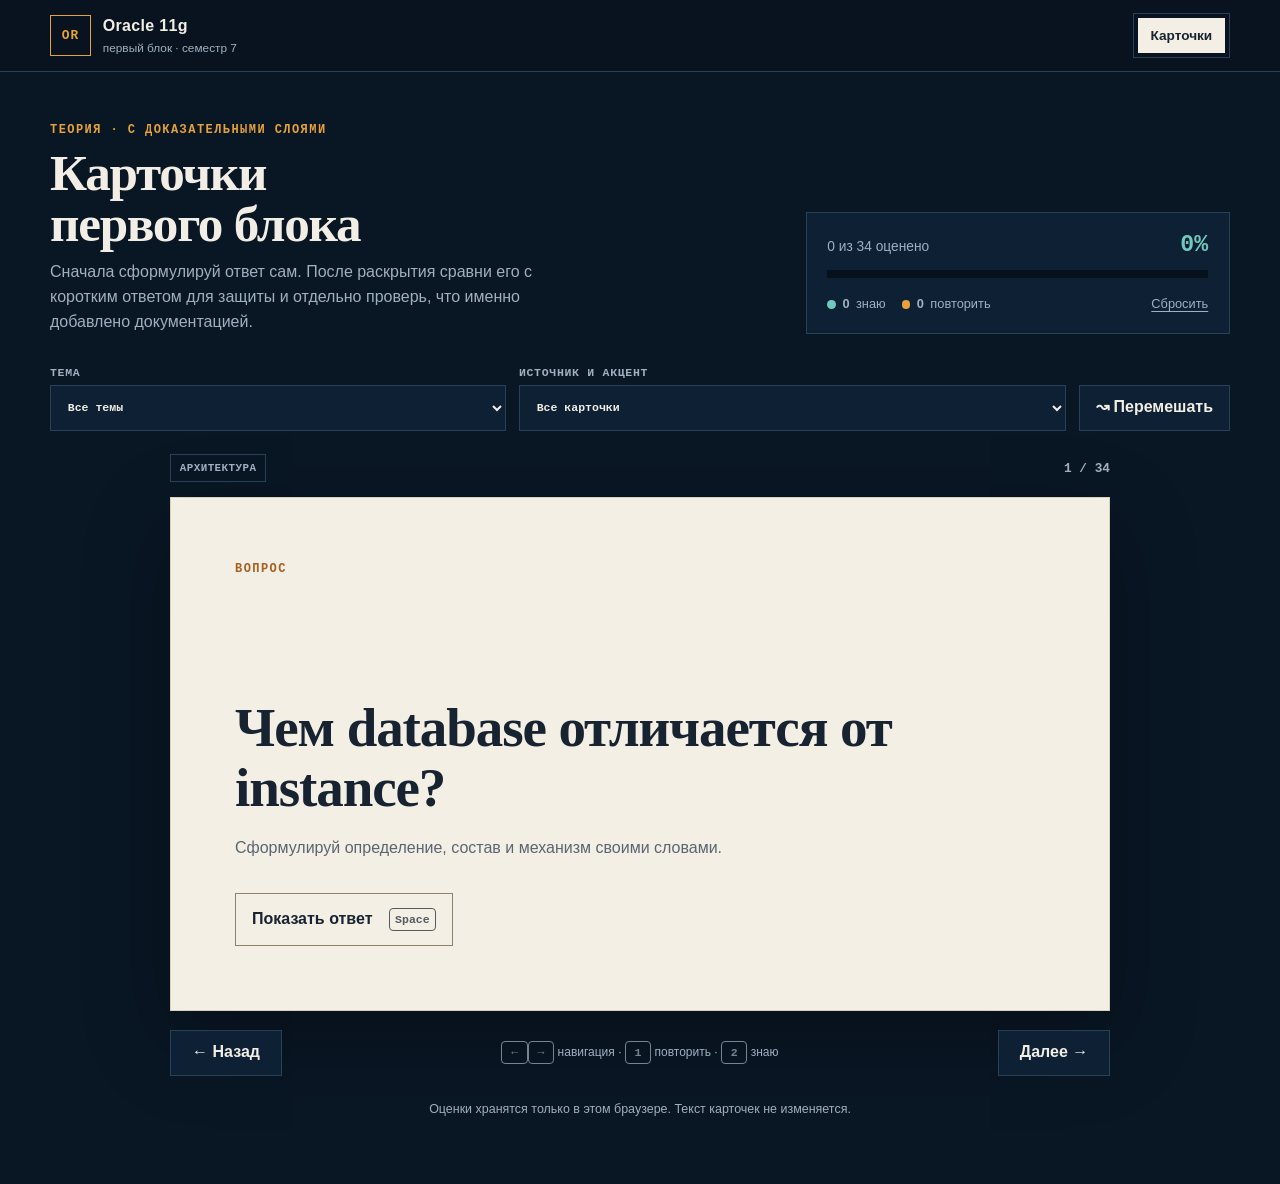
==== index.html @ a614e381 "Publish Oracle flashcards" ====
<!doctype html>
<html lang="ru">
<head>
  <meta charset="utf-8">
  <meta name="viewport" content="width=device-width, initial-scale=1">
  <meta name="color-scheme" content="dark">
  <meta name="theme-color" content="#091624">
  <title>Oracle 11g — карточки первого блока</title>
  <link rel="icon" href="favicon.svg" type="image/svg+xml">
  <link rel="stylesheet" href="cards.css?v=20260920-1">
  <script defer src="cards.js?v=20260920-1"></script>
</head>
<body>
  <header class="topbar">
    <a class="brand" href="index.html" aria-label="Карточки Oracle — начало">
      <span class="brand-mark" aria-hidden="true">OR</span>
      <span><b>Oracle 11g</b><small>первый блок · семестр 7</small></span>
    </a>
    <nav class="mode-nav" aria-label="Режим обучения">
      <span aria-current="page">Карточки</span>
    </nav>
  </header>

  <main class="app-shell">
    <section class="study-heading" aria-labelledby="page-title">
      <div>
        <p class="kicker">ТЕОРИЯ · С ДОКАЗАТЕЛЬНЫМИ СЛОЯМИ</p>
        <h1 id="page-title">Карточки первого блока</h1>
        <p class="intro">Сначала сформулируй ответ сам. После раскрытия сравни его с коротким ответом для защиты и отдельно проверь, что именно добавлено документацией.</p>
      </div>
      <div class="progress-panel" aria-label="Общий прогресс">
        <div class="progress-copy"><span id="progress-label">0 из 0 изучено</span><b id="progress-percent">0%</b></div>
        <div class="progress-track" aria-hidden="true"><span id="progress-bar"></span></div>
        <div class="progress-stats">
          <span><i class="dot known"></i><b id="known-count">0</b> знаю</span>
          <span><i class="dot review"></i><b id="review-count">0</b> повторить</span>
          <button id="reset-progress" class="text-button" type="button">Сбросить</button>
        </div>
      </div>
    </section>

    <section class="toolbar" aria-label="Фильтры карточек">
      <label>Тема
        <select id="topic-filter"><option value="all">Все темы</option></select>
      </label>
      <label>Источник и акцент
        <select id="source-filter">
          <option value="all">Все карточки</option>
          <option value="important">Отмечено преподавателем</option>
          <option value="conflict">Есть исправление по документации</option>
          <option value="documentation">Есть дополнение из документации</option>
          <option value="review">Помечено «повторить»</option>
          <option value="unseen">Ещё без оценки</option>
        </select>
      </label>
      <button id="shuffle" class="control-button" type="button" aria-pressed="false">
        <span aria-hidden="true">↝</span> Перемешать
      </button>
    </section>

    <div id="startup-error" class="notice error" role="alert" hidden>
      <b>Карточки не загрузились.</b>
      <span>Запусти локальный учебник или проверь, что рядом находится <code>cards-data.json</code>.</span>
      <button id="retry" class="control-button" type="button">Повторить</button>
    </div>

    <section id="study-area" class="study-area" aria-live="polite" aria-busy="true">
      <div id="deck-meta" class="deck-meta">
        <div id="card-badges" class="badges" aria-label="Метки карточки"></div>
        <span id="card-counter" class="counter">— / —</span>
      </div>

      <article id="flashcard" class="flashcard" aria-labelledby="question" tabindex="0">
        <div class="card-face question-face">
          <p class="face-label">ВОПРОС</p>
          <h2 id="question">Загрузка карточек…</h2>
          <p id="thinking-prompt" class="thinking-prompt">Сформулируй определение, состав и механизм своими словами.</p>
          <button id="reveal" class="reveal-button" type="button">Показать ответ <kbd>Space</kbd></button>
        </div>

        <div id="answer" class="answer-face" hidden>
          <section class="defense-answer" aria-labelledby="defense-title">
            <p class="face-label">ОТВЕТ ПО УМОЛЧАНИЮ НА ЗАЩИТЕ</p>
            <h3 id="defense-title" class="visually-hidden">Ответ по умолчанию на защите</h3>
            <p id="defense-text"></p>
          </section>

          <section id="deep-section" class="answer-section" hidden>
            <h3>Связь и механизм</h3>
            <p id="deep-text"></p>
          </section>

          <section id="teacher-section" class="answer-section teacher-layer" hidden>
            <div class="section-heading">
              <h3>Как это давал преподаватель</h3>
              <span id="teacher-locator" class="locator"></span>
            </div>
            <p id="teacher-default" class="teacher-default"></p>
            <p id="importance-note" class="importance-note" hidden></p>
            <details id="transcript-details">
              <summary>Обработанный фрагмент транскрипции</summary>
              <blockquote id="teacher-excerpt"></blockquote>
              <p id="locator-note" class="source-note"></p>
              <p id="transcript-source" class="source-note source-path"></p>
            </details>
          </section>

          <section id="correction-section" class="answer-section correction-layer" hidden>
            <h3><span aria-hidden="true">!</span> Обязательное техническое исправление</h3>
            <ul id="correction-list"></ul>
          </section>

          <section id="addition-section" class="answer-section documentation-layer" hidden>
            <h3>Дополнение из документации</h3>
            <p class="source-note">Не добавляй это в ответ по умолчанию, если преподаватель не просит раскрыть тему глубже.</p>
            <ul id="addition-list"></ul>
          </section>

          <details id="terms-details" class="support-details" hidden>
            <summary>Термины и русские названия</summary>
            <div id="terms" class="term-list"></div>
          </details>

          <details id="sources-details" class="support-details">
            <summary>Источники и доказательства</summary>
            <div class="sources-grid">
              <div><b>Слайды</b><ul id="slides-list"></ul></div>
              <div><b>Oracle 11.2</b><ul id="docs-list"></ul></div>
            </div>
          </details>
        </div>
      </article>

      <div id="empty-state" class="empty-state" hidden>
        <span aria-hidden="true">∅</span>
        <h2>В этом фильтре карточек нет</h2>
        <p>Выбери другую тему или источник.</p>
        <button id="clear-filters" class="control-button" type="button">Показать все</button>
      </div>

      <div id="navigation-row" class="navigation-row">
        <button id="previous" class="nav-button" type="button">← Назад</button>
        <p class="keyboard-hint"><kbd>←</kbd><kbd>→</kbd> навигация · <kbd>1</kbd> повторить · <kbd>2</kbd> знаю</p>
        <button id="next" class="nav-button" type="button">Далее →</button>
      </div>

      <div id="rating-row" class="rating-row" hidden>
        <button id="mark-review" class="rating-button review" type="button"><span aria-hidden="true">↺</span><span><b>Повторить</b><small>клавиша 1</small></span></button>
        <button id="mark-known" class="rating-button known" type="button"><span aria-hidden="true">✓</span><span><b>Знаю</b><small>клавиша 2</small></span></button>
      </div>
    </section>

    <p id="storage-note" class="storage-note" role="status">Оценки хранятся только в этом браузере. Текст карточек не изменяется.</p>
  </main>

  <dialog id="reset-dialog" aria-labelledby="reset-title">
    <h2 id="reset-title">Сбросить весь прогресс?</h2>
    <p>Метки «знаю» и «повторить» будут удалены из этого браузера. Сами карточки останутся.</p>
    <div class="dialog-actions">
      <button id="cancel-reset" class="control-button" type="button">Отмена</button>
      <button id="confirm-reset" class="control-button danger" type="button">Сбросить</button>
    </div>
  </dialog>

  <noscript><p class="notice error">Для режима карточек нужен JavaScript.</p></noscript>
</body>
</html>
---- cards.css ----
:root {
  color-scheme: dark;
  --ink: #f2eee5;
  --paper: #f4efe4;
  --paper-ink: #172331;
  --bg: #091624;
  --panel: #0e2033;
  --panel-2: #13283d;
  --line: #284158;
  --muted: #9fb0c0;
  --amber: #e6a23c;
  --amber-dark: #a65f20;
  --teal: #70c9bc;
  --red: #f08a78;
  --blue: #88b9ea;
  --shadow: 0 28px 80px rgb(0 0 0 / .28);
  font-family: "Avenir Next", Avenir, "Segoe UI", sans-serif;
  font-size: 16px;
}

* { box-sizing: border-box; }
html { min-height: 100%; background: var(--bg); }
body { min-height: 100vh; margin: 0; background: var(--bg); color: var(--ink); line-height: 1.55; }
[hidden] { display: none !important; }
button, select { font: inherit; }
button, select, summary { cursor: pointer; }
button:focus-visible, select:focus-visible, summary:focus-visible, a:focus-visible, article:focus-visible { outline: 3px solid var(--amber); outline-offset: 3px; }
button:disabled { cursor: default; opacity: .4; }
a { color: inherit; }
h1, h2, h3, p { margin-top: 0; }
kbd { display: inline-flex; align-items: center; justify-content: center; min-width: 1.65rem; min-height: 1.45rem; padding: 0 .35rem; border: 1px solid currentColor; border-radius: .25rem; font: 600 .72rem ui-monospace, SFMono-Regular, Menlo, monospace; opacity: .72; }
.visually-hidden { position: absolute; width: 1px; height: 1px; padding: 0; margin: -1px; overflow: hidden; clip: rect(0, 0, 0, 0); white-space: nowrap; border: 0; }

.topbar { min-height: 4.5rem; display: flex; align-items: center; justify-content: space-between; gap: 2rem; padding: .8rem max(1.2rem, calc((100vw - 1180px) / 2)); border-bottom: 1px solid var(--line); background: #08131f; }
.brand { display: inline-flex; align-items: center; gap: .75rem; text-decoration: none; }
.brand-mark { display: grid; place-items: center; width: 2.55rem; height: 2.55rem; border: 1px solid var(--amber); color: var(--amber); font: 800 .8rem ui-monospace, SFMono-Regular, Menlo, monospace; letter-spacing: .08em; }
.brand b, .brand small { display: block; }
.brand b { font-size: 1rem; letter-spacing: .02em; }
.brand small { color: var(--muted); font-size: .74rem; }
.mode-nav { display: flex; align-items: center; gap: .3rem; padding: .25rem; border: 1px solid var(--line); }
.mode-nav a, .mode-nav span { padding: .45rem .8rem; color: var(--muted); font-size: .85rem; text-decoration: none; }
.mode-nav a[aria-current="page"], .mode-nav span[aria-current="page"] { background: var(--paper); color: var(--paper-ink); font-weight: 700; }

.app-shell { width: min(1180px, calc(100% - 2.4rem)); margin: 0 auto; padding: 3.2rem 0 4rem; }
.study-heading { display: grid; grid-template-columns: minmax(0, 1.25fr) minmax(18rem, .75fr); gap: 3rem; align-items: end; margin-bottom: 2rem; }
.kicker, .face-label { margin-bottom: .7rem; color: var(--amber); font: 700 .75rem ui-monospace, SFMono-Regular, Menlo, monospace; letter-spacing: .12em; }
h1 { max-width: 13ch; margin-bottom: .7rem; font: 600 clamp(2.1rem, 4vw, 4rem)/.98 "Iowan Old Style", Palatino, Georgia, serif; letter-spacing: -.025em; }
.intro { max-width: 61ch; margin-bottom: 0; color: var(--muted); }
.progress-panel { padding: 1.2rem 1.3rem; border: 1px solid var(--line); background: var(--panel); }
.progress-copy { display: flex; align-items: baseline; justify-content: space-between; gap: 1rem; }
.progress-copy span { color: var(--muted); font-size: .86rem; }
.progress-copy b { color: var(--teal); font: 700 1.45rem ui-monospace, SFMono-Regular, Menlo, monospace; }
.progress-track { height: .5rem; margin: .75rem 0 1rem; background: #07111b; overflow: hidden; }
.progress-track span { display: block; width: 0; height: 100%; background: var(--teal); transition: width 180ms ease; }
.progress-stats { display: flex; flex-wrap: wrap; gap: .55rem 1rem; align-items: center; color: var(--muted); font-size: .8rem; }
.progress-stats span { display: inline-flex; align-items: center; gap: .4rem; }
.dot { width: .55rem; height: .55rem; border-radius: 50%; background: var(--muted); }
.dot.known { background: var(--teal); }
.dot.review { background: var(--amber); }
.text-button { margin-left: auto; padding: 0; border: 0; background: transparent; color: var(--muted); font-size: .8rem; text-decoration: underline; text-underline-offset: .2rem; }

.toolbar { display: grid; grid-template-columns: minmax(13rem, 1fr) minmax(16rem, 1.2fr) auto; gap: .8rem; align-items: end; margin-bottom: 1.25rem; }
.toolbar label { display: grid; gap: .35rem; color: var(--muted); font: 650 .72rem ui-monospace, SFMono-Regular, Menlo, monospace; letter-spacing: .06em; text-transform: uppercase; }
select, .control-button, .nav-button { min-height: 2.85rem; border: 1px solid var(--line); border-radius: 0; background: var(--panel); color: var(--ink); }
select { width: 100%; padding: .55rem 2.2rem .55rem .8rem; }
.control-button, .nav-button { padding: .55rem 1rem; font-weight: 650; }
.control-button:hover, .nav-button:hover { border-color: var(--amber); }
.control-button[aria-pressed="true"] { border-color: var(--amber); background: #352516; color: #ffd798; }
.control-button.danger { border-color: #8d463e; color: #ffd1ca; }

.study-area { max-width: 940px; margin: 0 auto; }
.deck-meta { min-height: 2.2rem; display: flex; align-items: center; justify-content: space-between; gap: 1rem; margin: .4rem 0 .7rem; }
.badges { display: flex; flex-wrap: wrap; gap: .42rem; }
.badge { display: inline-flex; align-items: center; min-height: 1.75rem; padding: .15rem .55rem; border: 1px solid var(--line); color: var(--muted); font: 700 .68rem ui-monospace, SFMono-Regular, Menlo, monospace; letter-spacing: .04em; text-transform: uppercase; }
.badge.important { border-color: #755c2f; color: #ffd486; }
.badge.correction { border-color: #78423c; color: #ffc1b6; }
.badge.status-known { border-color: #37746d; color: var(--teal); }
.badge.status-review { border-color: #755c2f; color: #ffd486; }
.counter { color: var(--muted); font: 700 .8rem ui-monospace, SFMono-Regular, Menlo, monospace; white-space: nowrap; }

.flashcard { min-height: 32rem; border: 1px solid #d9d0c0; background: var(--paper); color: var(--paper-ink); box-shadow: var(--shadow); }
.card-face { padding: clamp(1.6rem, 5vw, 4.6rem); }
.question-face { min-height: 32rem; display: flex; flex-direction: column; align-items: flex-start; }
.question-face .face-label { color: var(--amber-dark); }
.question-face h2 { max-width: 24ch; margin: auto 0 1.2rem; font: 600 clamp(1.75rem, 4.3vw, 3.45rem)/1.08 "Iowan Old Style", Palatino, Georgia, serif; letter-spacing: -.02em; }
.thinking-prompt { margin-bottom: 2rem; color: #596573; }
.reveal-button { display: inline-flex; align-items: center; gap: 1rem; min-height: 3.3rem; padding: .65rem 1rem; border: 1px solid #8f826d; background: transparent; color: var(--paper-ink); font-weight: 750; }
.reveal-button:hover { border-color: var(--amber-dark); color: #834714; }
.answer-face { border-top: 1px solid #d9d0c0; }
.defense-answer { padding: clamp(1.5rem, 4vw, 3rem) clamp(1.6rem, 5vw, 4.6rem); background: #e9e1d2; }
.defense-answer .face-label { color: #8b571f; }
.defense-answer p:last-child { max-width: 61ch; margin-bottom: 0; font-size: clamp(1.15rem, 2vw, 1.45rem); font-weight: 600; line-height: 1.5; }
.answer-section { padding: 1.7rem clamp(1.6rem, 5vw, 4.6rem); border-top: 1px solid #d9d0c0; }
.answer-section h3, .support-details summary { margin-bottom: .7rem; font: 750 .8rem ui-monospace, SFMono-Regular, Menlo, monospace; letter-spacing: .055em; text-transform: uppercase; }
.answer-section p:last-child, .answer-section ul:last-child { margin-bottom: 0; }
.section-heading { display: flex; flex-wrap: wrap; align-items: baseline; justify-content: space-between; gap: .4rem 1rem; }
.locator { color: #687584; font: 650 .72rem ui-monospace, SFMono-Regular, Menlo, monospace; }
.teacher-layer { border-left: .36rem solid #3f7e91; }
.teacher-default { font-weight: 620; }
.importance-note { padding: .65rem .8rem; border: 1px solid #c49a54; background: #f3e7cf; color: #704b18; font-size: .88rem; font-weight: 650; }
.correction-layer { border-left: .36rem solid #b14f3f; background: #f4dfd7; }
.correction-layer h3 { color: #8e382d; }
.documentation-layer { border-left: .36rem solid #b27727; background: #f3ead8; }
.documentation-layer h3 { color: #76501b; }
.answer-section ul { padding-left: 1.25rem; }
.answer-section li { margin: .45rem 0; }
.source-note { color: #64707d; font-size: .84rem; }
.source-path { font-family: ui-monospace, SFMono-Regular, Menlo, monospace; overflow-wrap: anywhere; }
details { color: inherit; }
details summary { list-style-position: outside; }
blockquote { margin: 1rem 0 .4rem; padding-left: 1rem; border-left: 2px solid #74899d; color: #3d4b59; }
.support-details { padding: 1rem clamp(1.6rem, 5vw, 4.6rem); border-top: 1px solid #d9d0c0; }
.support-details summary { margin: 0; }
.support-details[open] summary { margin-bottom: 1rem; }
.term-list { display: flex; flex-wrap: wrap; gap: .5rem; }
.term { padding: .35rem .55rem; background: #e6ddcd; font-size: .86rem; }
.sources-grid { display: grid; grid-template-columns: 1fr 1fr; gap: 1rem 2rem; font-size: .86rem; }
.sources-grid ul { margin: .5rem 0 0; padding-left: 1.1rem; }
.sources-grid li { margin-bottom: .45rem; overflow-wrap: anywhere; }
.sources-grid a { color: #245f85; }

.navigation-row { display: grid; grid-template-columns: auto 1fr auto; align-items: center; gap: 1rem; margin: 1.2rem 0; }
.nav-button { min-width: 7rem; }
.keyboard-hint { margin: 0; color: var(--muted); font-size: .75rem; text-align: center; }
.rating-row { display: grid; grid-template-columns: 1fr 1fr; gap: .8rem; }
.rating-button { min-height: 4.4rem; display: flex; align-items: center; justify-content: center; gap: .8rem; border: 1px solid var(--line); background: var(--panel); color: var(--ink); }
.rating-button > span:first-child { font-size: 1.5rem; }
.rating-button span span, .rating-button b, .rating-button small { display: block; }
.rating-button small { margin-top: .12rem; color: var(--muted); font-size: .7rem; font-weight: 500; }
.rating-button.review:hover { border-color: var(--amber); }
.rating-button.known:hover { border-color: var(--teal); }
.rating-button.review > span:first-child { color: var(--amber); }
.rating-button.known > span:first-child { color: var(--teal); }
.empty-state { min-height: 25rem; display: grid; place-items: center; align-content: center; padding: 2rem; border: 1px solid var(--line); text-align: center; }
.empty-state > span { color: var(--amber); font-size: 3rem; }
.empty-state h2 { margin: .5rem 0; font-family: "Iowan Old Style", Palatino, Georgia, serif; }
.empty-state p { color: var(--muted); }
.storage-note { margin: 1.5rem 0 0; color: var(--muted); font-size: .78rem; text-align: center; }
.notice { max-width: 940px; display: flex; gap: .8rem; align-items: center; margin: 1rem auto; padding: 1rem; border: 1px solid var(--line); background: var(--panel); }
.notice.error { border-color: #87443d; color: #ffc7bf; }
.notice span { flex: 1; }

dialog { width: min(31rem, calc(100% - 2rem)); padding: 1.5rem; border: 1px solid var(--line); border-radius: 0; background: var(--panel); color: var(--ink); }
dialog::backdrop { background: rgb(2 8 14 / .8); }
dialog h2 { font-family: "Iowan Old Style", Palatino, Georgia, serif; }
dialog p { color: var(--muted); }
.dialog-actions { display: flex; justify-content: flex-end; gap: .6rem; }

@media (max-width: 760px) {
  .topbar { min-height: 4rem; padding: .65rem 1rem; }
  .brand small { display: none; }
  .mode-nav a { padding: .4rem .6rem; }
  .app-shell { width: min(100% - 1.2rem, 1180px); padding-top: 1.8rem; }
  .study-heading { grid-template-columns: 1fr; gap: 1.4rem; }
  h1 { font-size: 2.35rem; }
  .toolbar { grid-template-columns: 1fr 1fr; }
  .toolbar .control-button { grid-column: 1 / -1; }
  .flashcard, .question-face { min-height: 27rem; }
  .card-face { padding: 1.4rem; }
  .question-face h2 { font-size: 2rem; }
  .sources-grid { grid-template-columns: 1fr; }
  .navigation-row { grid-template-columns: 1fr 1fr; }
  .keyboard-hint { display: none; }
  .nav-button { min-width: 0; }
  .rating-row { position: sticky; bottom: 0; z-index: 5; padding: .55rem 0; background: var(--bg); }
  .rating-button { min-height: 3.9rem; }
  .notice { flex-wrap: wrap; }
}

@media (max-width: 460px) {
  .brand-mark { width: 2.2rem; height: 2.2rem; }
  .mode-nav { gap: 0; }
  .mode-nav a { font-size: .77rem; }
  .toolbar { grid-template-columns: 1fr; }
  .toolbar .control-button { grid-column: auto; }
  .deck-meta { align-items: flex-start; }
  .counter { padding-top: .25rem; }
  .rating-button { gap: .45rem; }
}

@media (prefers-reduced-motion: reduce) {
  *, *::before, *::after { scroll-behavior: auto !important; transition: none !important; }
}
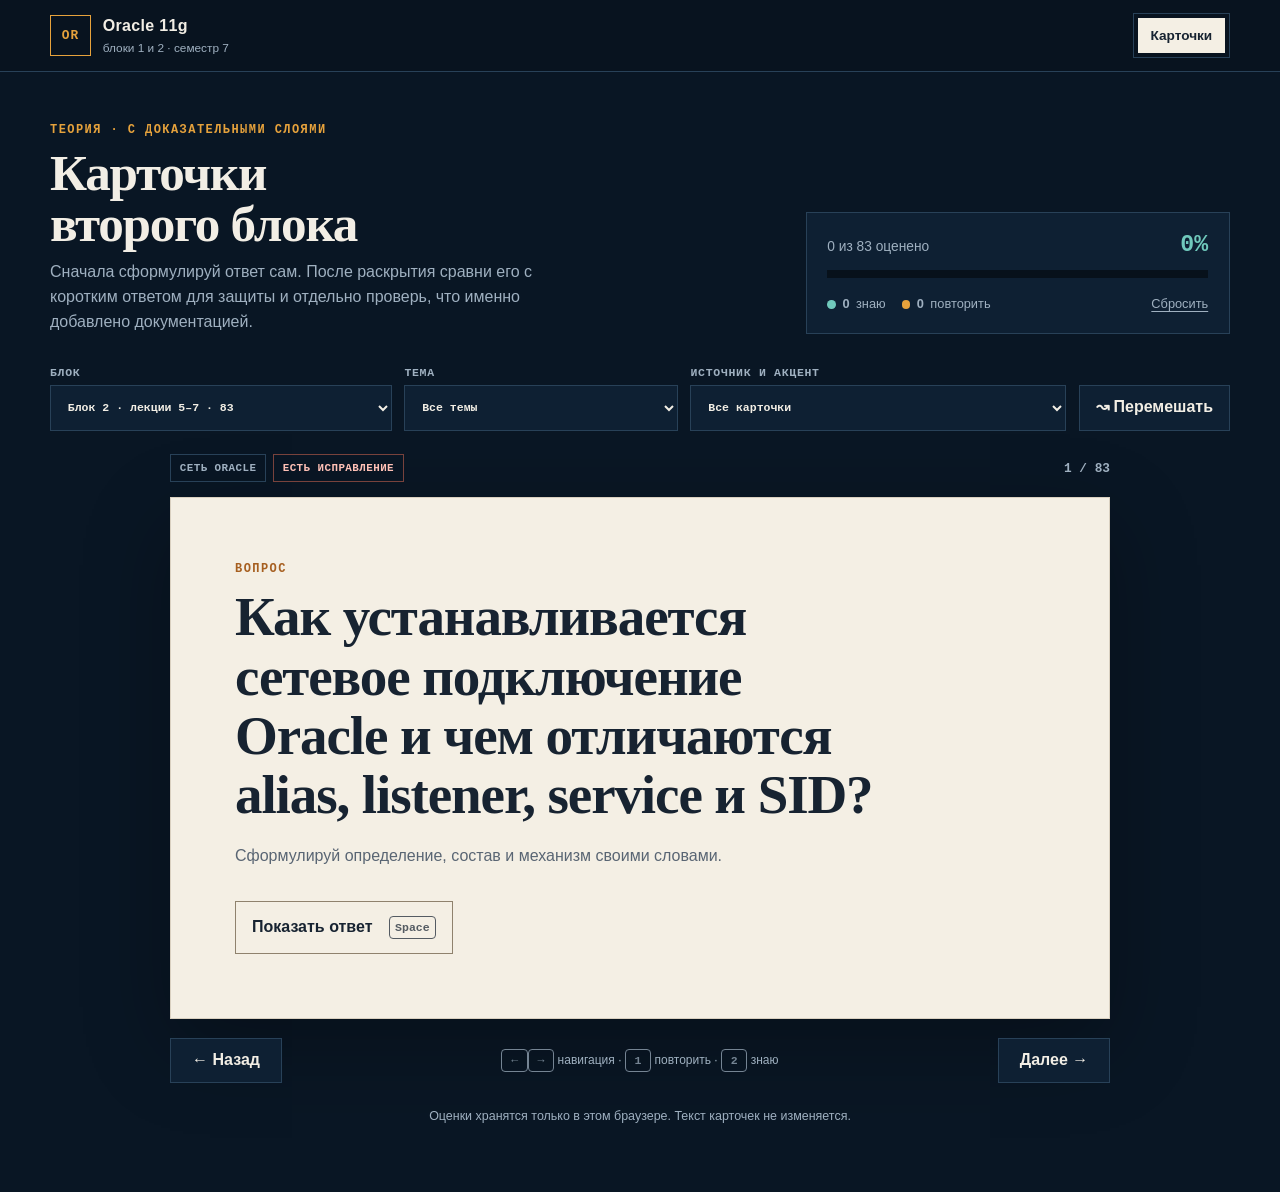
==== commit c6d2fbd5: "Add lecture 5-7 flashcards and block selection" ====
--- a/index.html
+++ b/index.html
@@ -5,16 +5,16 @@
   <meta name="viewport" content="width=device-width, initial-scale=1">
   <meta name="color-scheme" content="dark">
   <meta name="theme-color" content="#091624">
-  <title>Oracle 11g — карточки первого блока</title>
+  <title>Oracle 11g — учебные карточки</title>
   <link rel="icon" href="favicon.svg" type="image/svg+xml">
-  <link rel="stylesheet" href="cards.css?v=20260920-1">
-  <script defer src="cards.js?v=20260920-1"></script>
+  <link rel="stylesheet" href="cards.css?v=20261005-1">
+  <script defer src="cards.js?v=20261005-1"></script>
 </head>
 <body>
   <header class="topbar">
     <a class="brand" href="index.html" aria-label="Карточки Oracle — начало">
       <span class="brand-mark" aria-hidden="true">OR</span>
-      <span><b>Oracle 11g</b><small>первый блок · семестр 7</small></span>
+      <span><b>Oracle 11g</b><small>блоки 1 и 2 · семестр 7</small></span>
     </a>
     <nav class="mode-nav" aria-label="Режим обучения">
       <span aria-current="page">Карточки</span>
@@ -25,7 +25,7 @@
     <section class="study-heading" aria-labelledby="page-title">
       <div>
         <p class="kicker">ТЕОРИЯ · С ДОКАЗАТЕЛЬНЫМИ СЛОЯМИ</p>
-        <h1 id="page-title">Карточки первого блока</h1>
+        <h1 id="page-title">Карточки второго блока</h1>
         <p class="intro">Сначала сформулируй ответ сам. После раскрытия сравни его с коротким ответом для защиты и отдельно проверь, что именно добавлено документацией.</p>
       </div>
       <div class="progress-panel" aria-label="Общий прогресс">
@@ -40,6 +40,9 @@
     </section>
 
     <section class="toolbar" aria-label="Фильтры карточек">
+      <label>Блок
+        <select id="block-filter"><option value="2">Блок 2 · лекции 5–7</option></select>
+      </label>
       <label>Тема
         <select id="topic-filter"><option value="all">Все темы</option></select>
       </label>
@@ -89,6 +92,8 @@
             <h3>Связь и механизм</h3>
             <p id="deep-text"></p>
           </section>
+
+          <p id="oral-scope-note" class="oral-scope-note" hidden>Этот пункт объяснён по слайдам и документации. Устный разбор в доступной записи не установлен.</p>
 
           <section id="teacher-section" class="answer-section teacher-layer" hidden>
             <div class="section-heading">
--- a/cards.css
+++ b/cards.css
@@ -59,7 +59,7 @@
 .dot.review { background: var(--amber); }
 .text-button { margin-left: auto; padding: 0; border: 0; background: transparent; color: var(--muted); font-size: .8rem; text-decoration: underline; text-underline-offset: .2rem; }
 
-.toolbar { display: grid; grid-template-columns: minmax(13rem, 1fr) minmax(16rem, 1.2fr) auto; gap: .8rem; align-items: end; margin-bottom: 1.25rem; }
+.toolbar { display: grid; grid-template-columns: minmax(12rem, 1fr) minmax(10rem, .8fr) minmax(14rem, 1.1fr) auto; gap: .8rem; align-items: end; margin-bottom: 1.25rem; }
 .toolbar label { display: grid; gap: .35rem; color: var(--muted); font: 650 .72rem ui-monospace, SFMono-Regular, Menlo, monospace; letter-spacing: .06em; text-transform: uppercase; }
 select, .control-button, .nav-button { min-height: 2.85rem; border: 1px solid var(--line); border-radius: 0; background: var(--panel); color: var(--ink); }
 select { width: 100%; padding: .55rem 2.2rem .55rem .8rem; }
@@ -106,6 +106,8 @@
 .answer-section li { margin: .45rem 0; }
 .source-note { color: #64707d; font-size: .84rem; }
 .source-path { font-family: ui-monospace, SFMono-Regular, Menlo, monospace; overflow-wrap: anywhere; }
+.oral-scope-note { margin: 0; padding: 1rem clamp(1.6rem, 5vw, 4.6rem); border-top: 1px solid #d9d0c0; background: #e9edf0; color: #485968; font-size: .88rem; }
+#deep-text, #teacher-excerpt { white-space: pre-line; }
 details { color: inherit; }
 details summary { list-style-position: outside; }
 blockquote { margin: 1rem 0 .4rem; padding-left: 1rem; border-left: 2px solid #74899d; color: #3d4b59; }
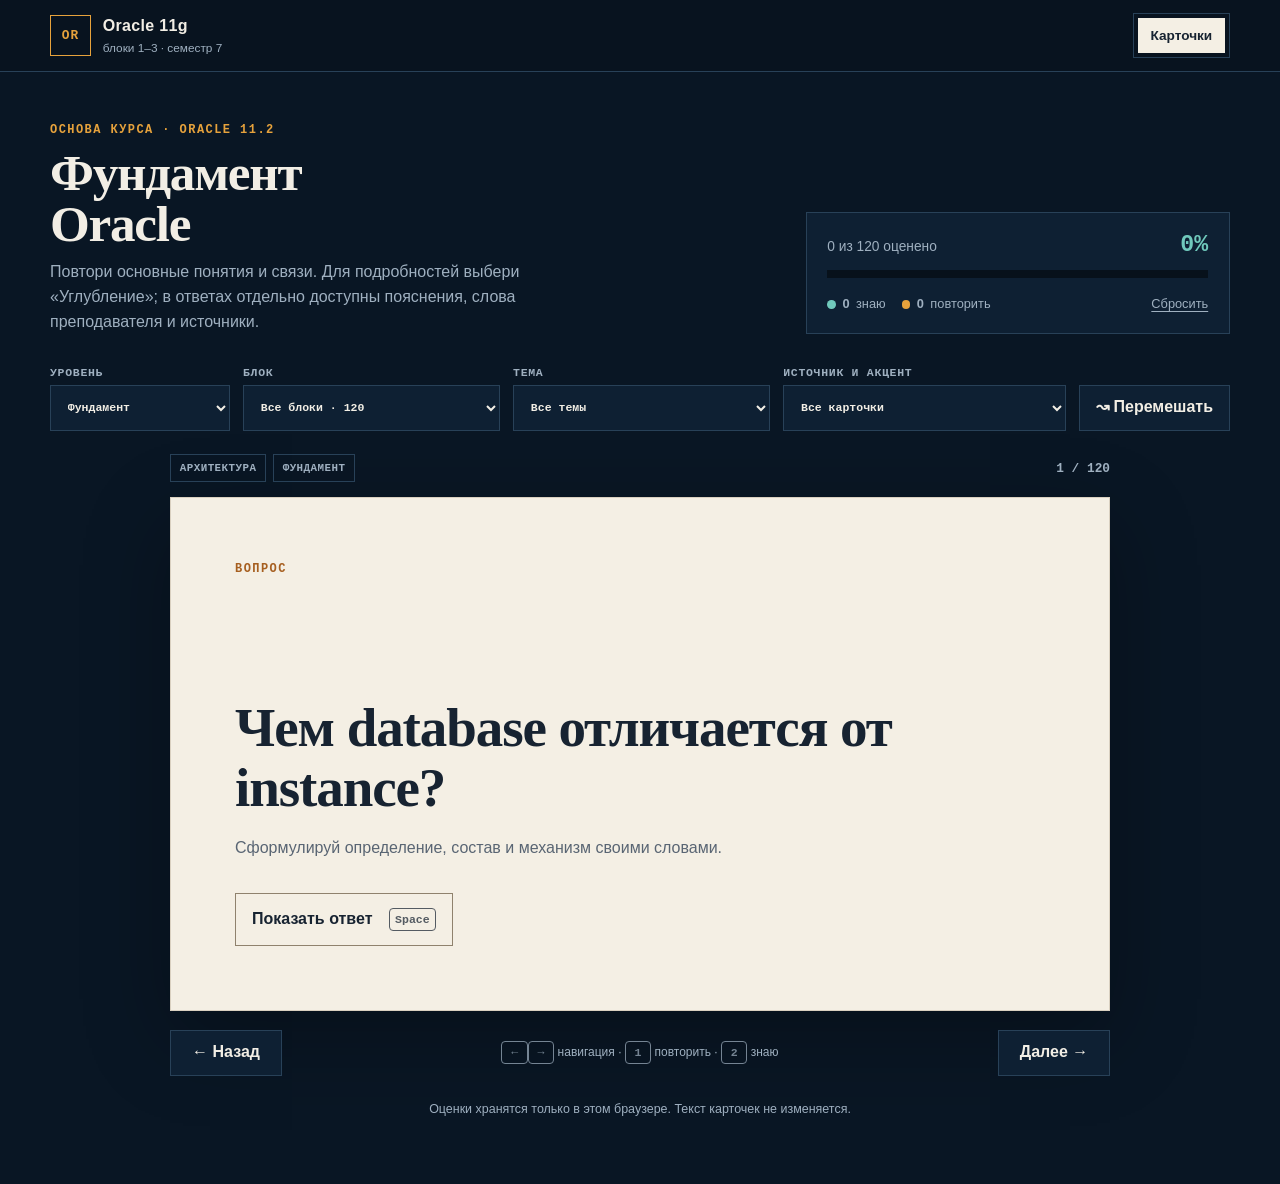
==== commit b15fe75f: "Rebuild Oracle foundation cards for blocks 1–3 Curate 160 cards into 120 foundation and 40 advanced " ====
--- a/index.html
+++ b/index.html
@@ -7,14 +7,14 @@
   <meta name="theme-color" content="#091624">
   <title>Oracle 11g — учебные карточки</title>
   <link rel="icon" href="favicon.svg" type="image/svg+xml">
-  <link rel="stylesheet" href="cards.css?v=20261005-1">
-  <script defer src="cards.js?v=20261005-1"></script>
+  <link rel="stylesheet" href="cards.css?v=20261018-1">
+  <script defer src="cards.js?v=20261018-1"></script>
 </head>
 <body>
   <header class="topbar">
     <a class="brand" href="index.html" aria-label="Карточки Oracle — начало">
       <span class="brand-mark" aria-hidden="true">OR</span>
-      <span><b>Oracle 11g</b><small>блоки 1 и 2 · семестр 7</small></span>
+      <span><b>Oracle 11g</b><small>блоки 1–3 · семестр 7</small></span>
     </a>
     <nav class="mode-nav" aria-label="Режим обучения">
       <span aria-current="page">Карточки</span>
@@ -24,9 +24,9 @@
   <main class="app-shell">
     <section class="study-heading" aria-labelledby="page-title">
       <div>
-        <p class="kicker">ТЕОРИЯ · С ДОКАЗАТЕЛЬНЫМИ СЛОЯМИ</p>
-        <h1 id="page-title">Карточки второго блока</h1>
-        <p class="intro">Сначала сформулируй ответ сам. После раскрытия сравни его с коротким ответом для защиты и отдельно проверь, что именно добавлено документацией.</p>
+        <p class="kicker">ОСНОВА КУРСА · ORACLE 11.2</p>
+        <h1 id="page-title">Фундамент Oracle</h1>
+        <p class="intro">Повтори основные понятия и связи. Для подробностей выбери «Углубление»; в ответах отдельно доступны пояснения, слова преподавателя и источники.</p>
       </div>
       <div class="progress-panel" aria-label="Общий прогресс">
         <div class="progress-copy"><span id="progress-label">0 из 0 изучено</span><b id="progress-percent">0%</b></div>
@@ -40,8 +40,15 @@
     </section>
 
     <section class="toolbar" aria-label="Фильтры карточек">
+      <label>Уровень
+        <select id="level-filter">
+          <option value="foundation">Фундамент</option>
+          <option value="advanced">Углубление</option>
+          <option value="all">Все</option>
+        </select>
+      </label>
       <label>Блок
-        <select id="block-filter"><option value="2">Блок 2 · лекции 5–7</option></select>
+        <select id="block-filter"><option value="all">Все блоки</option></select>
       </label>
       <label>Тема
         <select id="topic-filter"><option value="all">Все темы</option></select>
@@ -139,7 +146,7 @@
       <div id="empty-state" class="empty-state" hidden>
         <span aria-hidden="true">∅</span>
         <h2>В этом фильтре карточек нет</h2>
-        <p>Выбери другую тему или источник.</p>
+        <p>Выбери другой уровень, блок, тему или источник.</p>
         <button id="clear-filters" class="control-button" type="button">Показать все</button>
       </div>
 
--- a/cards.css
+++ b/cards.css
@@ -59,7 +59,7 @@
 .dot.review { background: var(--amber); }
 .text-button { margin-left: auto; padding: 0; border: 0; background: transparent; color: var(--muted); font-size: .8rem; text-decoration: underline; text-underline-offset: .2rem; }
 
-.toolbar { display: grid; grid-template-columns: minmax(12rem, 1fr) minmax(10rem, .8fr) minmax(14rem, 1.1fr) auto; gap: .8rem; align-items: end; margin-bottom: 1.25rem; }
+.toolbar { display: grid; grid-template-columns: minmax(8rem, .7fr) minmax(10rem, 1fr) minmax(10rem, 1fr) minmax(12rem, 1.1fr) auto; gap: .8rem; align-items: end; margin-bottom: 1.25rem; }
 .toolbar label { display: grid; gap: .35rem; color: var(--muted); font: 650 .72rem ui-monospace, SFMono-Regular, Menlo, monospace; letter-spacing: .06em; text-transform: uppercase; }
 select, .control-button, .nav-button { min-height: 2.85rem; border: 1px solid var(--line); border-radius: 0; background: var(--panel); color: var(--ink); }
 select { width: 100%; padding: .55rem 2.2rem .55rem .8rem; }
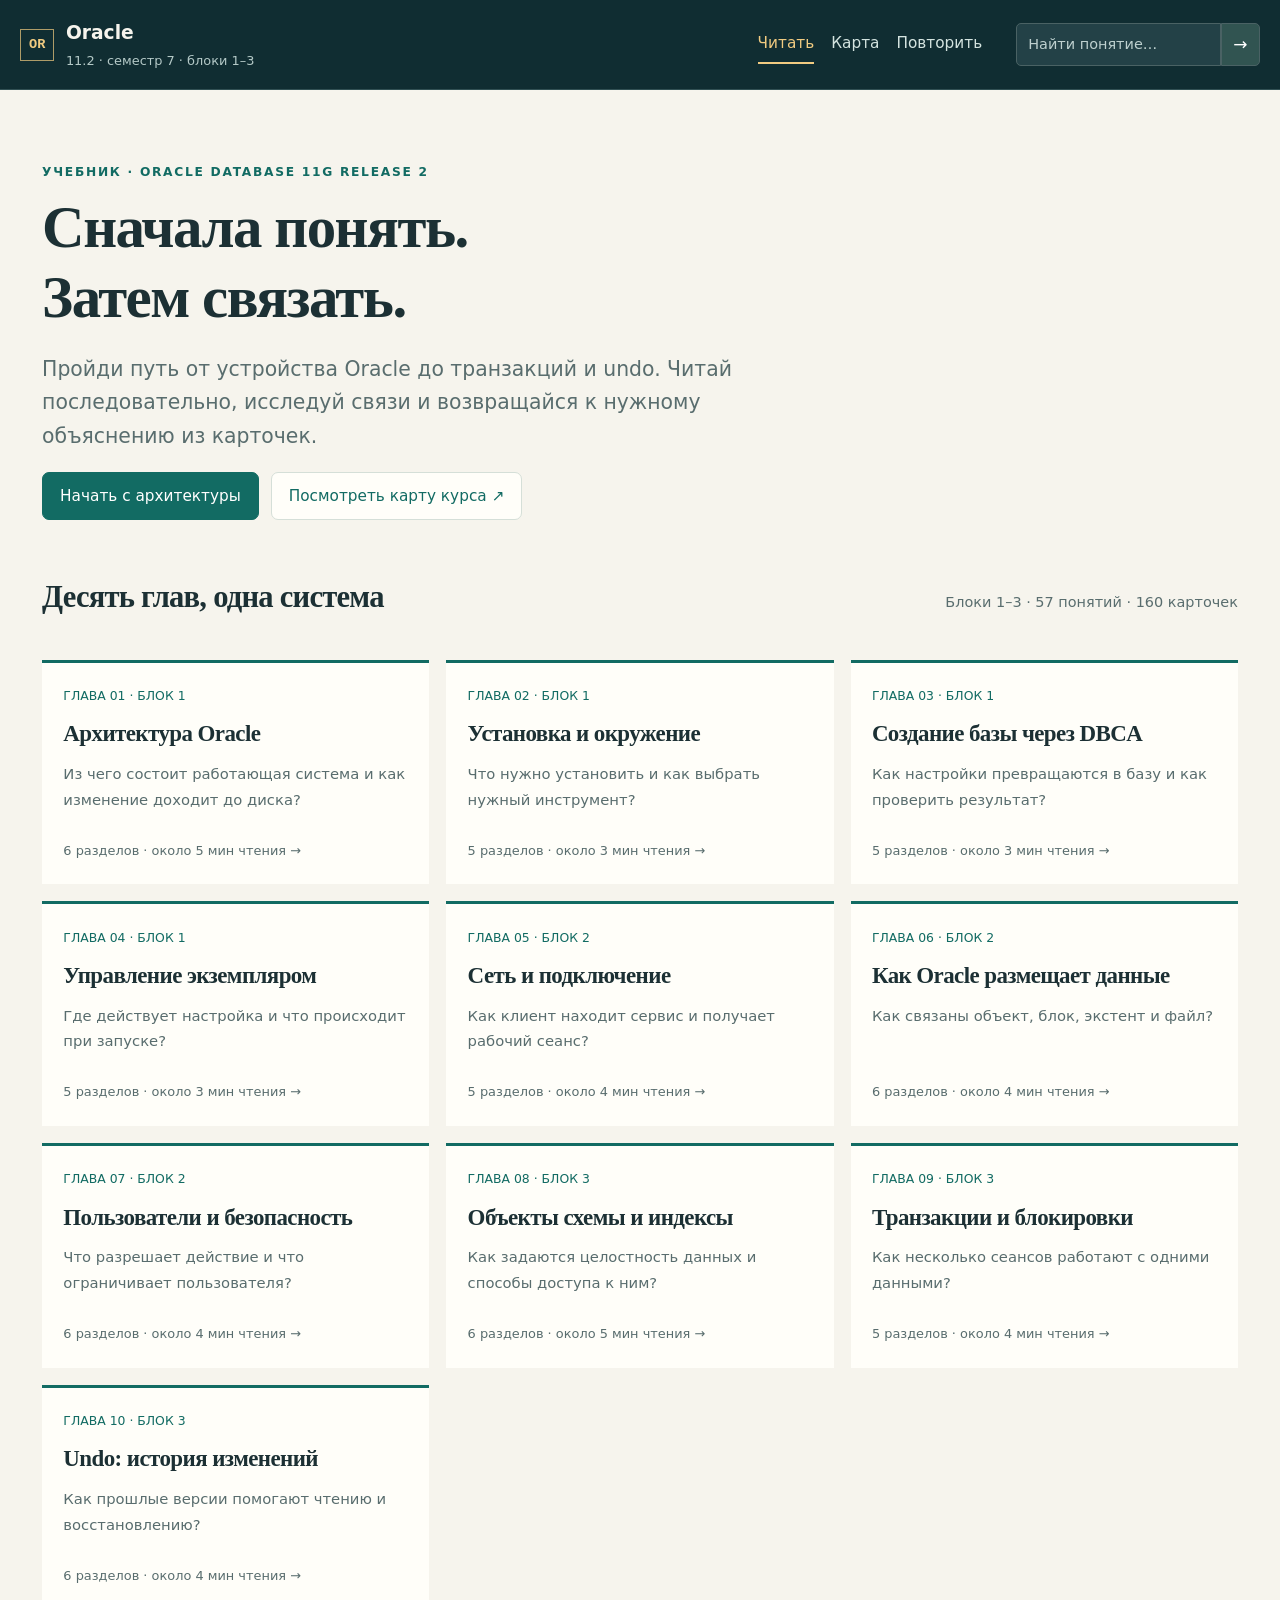
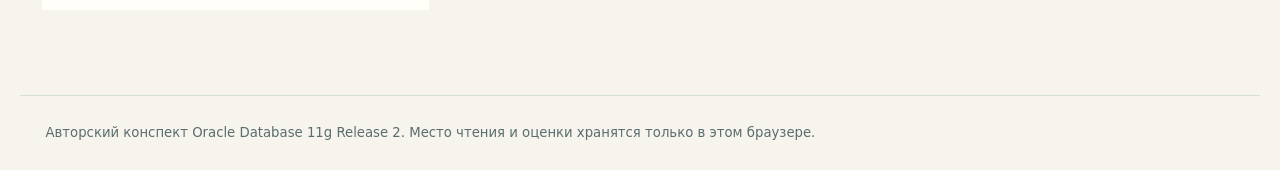
==== commit a6ef8e2e: "Add interactive Oracle textbook, concept maps and embedded review Ten authored Oracle 11.2 chapters " ====
--- a/index.html
+++ b/index.html
@@ -3,177 +3,23 @@
 <head>
   <meta charset="utf-8">
   <meta name="viewport" content="width=device-width, initial-scale=1">
-  <meta name="color-scheme" content="dark">
-  <meta name="theme-color" content="#091624">
-  <title>Oracle 11g — учебные карточки</title>
+  <meta name="theme-color" content="#102d32">
+  <title>Oracle — читать, видеть связи, повторять</title>
   <link rel="icon" href="favicon.svg" type="image/svg+xml">
-  <link rel="stylesheet" href="cards.css?v=20261018-1">
-  <script defer src="cards.js?v=20261018-1"></script>
+  <link rel="stylesheet" href="book.css?v=20261018-book1">
+  <script defer src="study-core.js?v=20261018-book1"></script>
+  <script defer src="book.js?v=20261018-book1"></script>
 </head>
 <body>
-  <header class="topbar">
-    <a class="brand" href="index.html" aria-label="Карточки Oracle — начало">
-      <span class="brand-mark" aria-hidden="true">OR</span>
-      <span><b>Oracle 11g</b><small>блоки 1–3 · семестр 7</small></span>
-    </a>
-    <nav class="mode-nav" aria-label="Режим обучения">
-      <span aria-current="page">Карточки</span>
-    </nav>
+  <a class="skip" href="#main">К содержанию</a>
+  <header class="header">
+    <a class="brand" href="#/course"><span class="brand-symbol">OR</span><span>Oracle<small>11.2 · семестр 7 · блоки 1–3</small></span></a>
+    <nav aria-label="Режим обучения"><a href="#/course" data-nav="read">Читать</a><a href="#/map/course" data-nav="map">Карта</a><a href="cards.html">Повторить</a></nav>
+    <form id="search-form" role="search"><label class="sr" for="search">Поиск по курсу</label><input id="search" type="search" placeholder="Найти понятие…" autocomplete="off"><button type="submit" aria-label="Искать">→</button></form>
   </header>
-
-  <main class="app-shell">
-    <section class="study-heading" aria-labelledby="page-title">
-      <div>
-        <p class="kicker">ОСНОВА КУРСА · ORACLE 11.2</p>
-        <h1 id="page-title">Фундамент Oracle</h1>
-        <p class="intro">Повтори основные понятия и связи. Для подробностей выбери «Углубление»; в ответах отдельно доступны пояснения, слова преподавателя и источники.</p>
-      </div>
-      <div class="progress-panel" aria-label="Общий прогресс">
-        <div class="progress-copy"><span id="progress-label">0 из 0 изучено</span><b id="progress-percent">0%</b></div>
-        <div class="progress-track" aria-hidden="true"><span id="progress-bar"></span></div>
-        <div class="progress-stats">
-          <span><i class="dot known"></i><b id="known-count">0</b> знаю</span>
-          <span><i class="dot review"></i><b id="review-count">0</b> повторить</span>
-          <button id="reset-progress" class="text-button" type="button">Сбросить</button>
-        </div>
-      </div>
-    </section>
-
-    <section class="toolbar" aria-label="Фильтры карточек">
-      <label>Уровень
-        <select id="level-filter">
-          <option value="foundation">Фундамент</option>
-          <option value="advanced">Углубление</option>
-          <option value="all">Все</option>
-        </select>
-      </label>
-      <label>Блок
-        <select id="block-filter"><option value="all">Все блоки</option></select>
-      </label>
-      <label>Тема
-        <select id="topic-filter"><option value="all">Все темы</option></select>
-      </label>
-      <label>Источник и акцент
-        <select id="source-filter">
-          <option value="all">Все карточки</option>
-          <option value="important">Отмечено преподавателем</option>
-          <option value="conflict">Есть исправление по документации</option>
-          <option value="documentation">Есть дополнение из документации</option>
-          <option value="review">Помечено «повторить»</option>
-          <option value="unseen">Ещё без оценки</option>
-        </select>
-      </label>
-      <button id="shuffle" class="control-button" type="button" aria-pressed="false">
-        <span aria-hidden="true">↝</span> Перемешать
-      </button>
-    </section>
-
-    <div id="startup-error" class="notice error" role="alert" hidden>
-      <b>Карточки не загрузились.</b>
-      <span>Запусти локальный учебник или проверь, что рядом находится <code>cards-data.json</code>.</span>
-      <button id="retry" class="control-button" type="button">Повторить</button>
-    </div>
-
-    <section id="study-area" class="study-area" aria-live="polite" aria-busy="true">
-      <div id="deck-meta" class="deck-meta">
-        <div id="card-badges" class="badges" aria-label="Метки карточки"></div>
-        <span id="card-counter" class="counter">— / —</span>
-      </div>
-
-      <article id="flashcard" class="flashcard" aria-labelledby="question" tabindex="0">
-        <div class="card-face question-face">
-          <p class="face-label">ВОПРОС</p>
-          <h2 id="question">Загрузка карточек…</h2>
-          <p id="thinking-prompt" class="thinking-prompt">Сформулируй определение, состав и механизм своими словами.</p>
-          <button id="reveal" class="reveal-button" type="button">Показать ответ <kbd>Space</kbd></button>
-        </div>
-
-        <div id="answer" class="answer-face" hidden>
-          <section class="defense-answer" aria-labelledby="defense-title">
-            <p class="face-label">ОТВЕТ ПО УМОЛЧАНИЮ НА ЗАЩИТЕ</p>
-            <h3 id="defense-title" class="visually-hidden">Ответ по умолчанию на защите</h3>
-            <p id="defense-text"></p>
-          </section>
-
-          <section id="deep-section" class="answer-section" hidden>
-            <h3>Связь и механизм</h3>
-            <p id="deep-text"></p>
-          </section>
-
-          <p id="oral-scope-note" class="oral-scope-note" hidden>Этот пункт объяснён по слайдам и документации. Устный разбор в доступной записи не установлен.</p>
-
-          <section id="teacher-section" class="answer-section teacher-layer" hidden>
-            <div class="section-heading">
-              <h3>Как это давал преподаватель</h3>
-              <span id="teacher-locator" class="locator"></span>
-            </div>
-            <p id="teacher-default" class="teacher-default"></p>
-            <p id="importance-note" class="importance-note" hidden></p>
-            <details id="transcript-details">
-              <summary>Обработанный фрагмент транскрипции</summary>
-              <blockquote id="teacher-excerpt"></blockquote>
-              <p id="locator-note" class="source-note"></p>
-              <p id="transcript-source" class="source-note source-path"></p>
-            </details>
-          </section>
-
-          <section id="correction-section" class="answer-section correction-layer" hidden>
-            <h3><span aria-hidden="true">!</span> Обязательное техническое исправление</h3>
-            <ul id="correction-list"></ul>
-          </section>
-
-          <section id="addition-section" class="answer-section documentation-layer" hidden>
-            <h3>Дополнение из документации</h3>
-            <p class="source-note">Не добавляй это в ответ по умолчанию, если преподаватель не просит раскрыть тему глубже.</p>
-            <ul id="addition-list"></ul>
-          </section>
-
-          <details id="terms-details" class="support-details" hidden>
-            <summary>Термины и русские названия</summary>
-            <div id="terms" class="term-list"></div>
-          </details>
-
-          <details id="sources-details" class="support-details">
-            <summary>Источники и доказательства</summary>
-            <div class="sources-grid">
-              <div><b>Слайды</b><ul id="slides-list"></ul></div>
-              <div><b>Oracle 11.2</b><ul id="docs-list"></ul></div>
-            </div>
-          </details>
-        </div>
-      </article>
-
-      <div id="empty-state" class="empty-state" hidden>
-        <span aria-hidden="true">∅</span>
-        <h2>В этом фильтре карточек нет</h2>
-        <p>Выбери другой уровень, блок, тему или источник.</p>
-        <button id="clear-filters" class="control-button" type="button">Показать все</button>
-      </div>
-
-      <div id="navigation-row" class="navigation-row">
-        <button id="previous" class="nav-button" type="button">← Назад</button>
-        <p class="keyboard-hint"><kbd>←</kbd><kbd>→</kbd> навигация · <kbd>1</kbd> повторить · <kbd>2</kbd> знаю</p>
-        <button id="next" class="nav-button" type="button">Далее →</button>
-      </div>
-
-      <div id="rating-row" class="rating-row" hidden>
-        <button id="mark-review" class="rating-button review" type="button"><span aria-hidden="true">↺</span><span><b>Повторить</b><small>клавиша 1</small></span></button>
-        <button id="mark-known" class="rating-button known" type="button"><span aria-hidden="true">✓</span><span><b>Знаю</b><small>клавиша 2</small></span></button>
-      </div>
-    </section>
-
-    <p id="storage-note" class="storage-note" role="status">Оценки хранятся только в этом браузере. Текст карточек не изменяется.</p>
-  </main>
-
-  <dialog id="reset-dialog" aria-labelledby="reset-title">
-    <h2 id="reset-title">Сбросить весь прогресс?</h2>
-    <p>Метки «знаю» и «повторить» будут удалены из этого браузера. Сами карточки останутся.</p>
-    <div class="dialog-actions">
-      <button id="cancel-reset" class="control-button" type="button">Отмена</button>
-      <button id="confirm-reset" class="control-button danger" type="button">Сбросить</button>
-    </div>
-  </dialog>
-
-  <noscript><p class="notice error">Для режима карточек нужен JavaScript.</p></noscript>
+  <main id="main" tabindex="-1"><p class="loading" role="status">Открываем учебник…</p></main>
+  <footer>Авторский конспект Oracle Database 11g Release 2. Место чтения и оценки хранятся только в этом браузере.</footer>
+  <dialog id="glossary" aria-labelledby="term-title"><button class="dialog-close" type="button" aria-label="Закрыть определение">×</button><p class="eyebrow">Понятие</p><h2 id="term-title"></h2><p id="term-definition"></p><div id="term-links" class="actions"></div></dialog>
+  <noscript>Для карты, поиска и карточек нужен JavaScript. Главы также хранятся в проекте в формате Markdown.</noscript>
 </body>
 </html>
--- a/book.css
+++ b/book.css
@@ -0,0 +1,12 @@
+:root{--bg:#f6f4ed;--paper:#fffef9;--ink:#1c3034;--muted:#596d6e;--accent:#126b63;--line:#d5dfd8;--tint:#e6eee7;--warm:#d78841;--dark:#102d32;font:17px/1.75 system-ui,-apple-system,"Segoe UI",sans-serif;color:var(--ink);background:var(--bg)}
+*{box-sizing:border-box}body{margin:0}a{color:var(--accent);text-underline-offset:4px}button,input,select{font:inherit}button,a,input,select,summary{touch-action:manipulation}button,summary{cursor:pointer}button{border:1px solid var(--line);background:var(--paper);color:var(--ink);padding:.55rem .9rem;border-radius:7px}button:hover{border-color:var(--accent)}button:disabled{cursor:default;opacity:.45}a:focus-visible,button:focus-visible,input:focus-visible,select:focus-visible,summary:focus-visible{outline:3px solid var(--warm);outline-offset:4px}[hidden]{display:none!important}h1,h2,h3{line-height:1.18;letter-spacing:-.025em}h1,h2{font-family:Georgia,"Times New Roman",serif}h1{font-size:clamp(2.2rem,4.6vw,4rem);margin:.4rem 0 1.2rem}h2{font-size:1.8rem;margin:0 0 1rem}h3{font-size:1.08rem}p{margin:0 0 1.1rem}small{display:block;color:var(--muted);font-size:.76rem}.sr{position:absolute;width:1px;height:1px;overflow:hidden;clip:rect(0,0,0,0)}.skip{position:absolute;left:1rem;top:-5rem;background:white;padding:1rem;z-index:10}.skip:focus{top:1rem}
+.header{display:flex;align-items:center;gap:2rem;padding:1rem max(1.2rem,calc((100vw - 1240px)/2));background:var(--dark);color:#f6f4ed;border-bottom:1px solid #315054}.brand{display:flex;align-items:center;gap:.7rem;text-decoration:none;color:inherit;font-weight:750;font-size:1.1rem}.brand small{color:#b4c9c7;font-weight:400;white-space:nowrap}.brand-symbol{border:1px solid #ae9c68;color:#f1cb81;padding:.45rem;font:700 .8rem ui-monospace,monospace}.header nav{display:flex;gap:1rem;margin-left:auto}.header nav a{color:#d4e4e0;text-decoration:none;font-size:.9rem;padding:.3rem 0}.header nav a[aria-current]{color:#f1cb81;border-bottom:2px solid #f1cb81}.header form{display:flex;max-width:245px}.header input{width:100%;min-width:0;background:#234147;border:1px solid #4a6264;color:white;padding:.45rem .65rem;border-radius:5px 0 0 5px;font-size:.85rem}.header input::placeholder{color:#bed0cf}.header form button{background:#315451;border-color:#4a6264;color:white;border-radius:0 5px 5px 0;padding:.35rem .65rem}
+main{max-width:1240px;margin:auto;padding:3rem 1.3rem 5rem;min-height:65vh}footer{border-top:1px solid var(--line);padding:1.5rem;max-width:1240px;margin:auto;color:var(--muted);font-size:.78rem}.eyebrow{font-size:.72rem;text-transform:uppercase;letter-spacing:.14em;color:var(--accent);font-weight:750;margin-bottom:.6rem}.lead{font-size:1.2rem;line-height:1.65;color:var(--muted);max-width:720px}.hero{padding:1.2rem 0 2rem;max-width:820px}.hero h1{max-width:18ch}.actions{display:flex;gap:.7rem;align-items:center;flex-wrap:wrap}.button{display:inline-block;padding:.55rem 1rem;border:1px solid var(--line);border-radius:7px;text-decoration:none;font-size:.9rem;background:var(--paper)}.button.primary{background:var(--accent);color:white;border-color:var(--accent)}.quiet{color:var(--muted);font-size:.85rem}.course-intro{display:flex;justify-content:space-between;align-items:baseline;gap:1rem;margin:1.5rem 0}.chapter-grid{display:grid;grid-template-columns:repeat(3,minmax(0,1fr));gap:1rem}.chapter-tile{background:var(--paper);border-top:3px solid var(--accent);padding:1.3rem 1.25rem;display:flex;flex-direction:column;gap:.5rem;text-decoration:none;color:var(--ink);min-width:0}.chapter-tile h3{margin:.3rem 0;font-family:Georgia,serif;font-size:1.35rem}.chapter-tile p{font-size:.87rem;color:var(--muted);flex:1}.chapter-tile span{font-size:.73rem;color:var(--accent)}.chapter-tile:hover{background:var(--tint)}
+.reading{display:grid;grid-template-columns:220px minmax(0,800px);gap:3.5rem;align-items:start}.toc{position:sticky;top:1rem;font-size:.83rem;max-height:90vh;overflow:auto;padding-bottom:1rem}.toc summary{font-weight:750;padding:.3rem 0}.toc a{display:block;color:var(--muted);text-decoration:none;border-left:2px solid var(--line);padding:.4rem .8rem}.toc a.active{color:var(--accent);border-color:var(--accent);background:var(--tint)}.toc .course-back{border:0;padding:0 0 1rem;color:var(--accent)}.article{min-width:0}.article h1{font-size:clamp(2.2rem,4.3vw,3.4rem)}.article .requires{font-size:.83rem;color:var(--muted);margin:1rem 0 1.5rem}.article .requires a{margin-right:.6rem}.chapter-actions{border-block:1px solid var(--line);padding:.85rem 0;margin:1.5rem 0 2rem;gap:1.2rem;font-size:.85rem}.section{padding:1.4rem 0 2rem;scroll-margin-top:1rem}.section+.section{border-top:1px solid var(--line)}.prose p{max-width:75ch}.prose a[href^="#term/"]{text-decoration-style:dotted}.prose code{font-size:.9em;background:var(--tint);padding:.08rem .2rem;border-radius:3px}.prose pre{background:var(--dark);color:#d7e6e1;padding:1.3rem;font-size:.83rem;line-height:1.65;white-space:pre-wrap;overflow-wrap:anywhere;border-radius:8px}.prose pre code{background:none;padding:0;color:inherit}.prose table{width:100%;border-collapse:collapse;font-size:.85rem}.prose th,.prose td{border-bottom:1px solid var(--line);padding:.5rem;text-align:left;overflow-wrap:anywhere}.prose ul{padding-left:1.3rem}.source-box{border-top:1px solid var(--line);padding:1rem 0;color:var(--muted);font-size:.83rem}.source-box summary{color:var(--accent);font-weight:650}.source-box li{margin:.5rem 0}.chapter-nav{display:flex;justify-content:space-between;gap:1rem;border-top:1px solid var(--line);padding-top:1.5rem}.chapter-nav a{max-width:48%;font-size:.9rem}.chapter-nav a:last-child{margin-left:auto;text-align:right}
+.practice{margin-top:1.6rem;border-left:3px solid #a5c4ae;padding:.65rem 1rem;background:#edf1e9}.practice>summary{font-size:.85rem;font-weight:650;color:var(--accent)}.inline-card{border-top:1px solid #cbd9cb;padding:1rem 0;margin-top:.8rem}.inline-card summary{font-size:.95rem;font-weight:650;line-height:1.5}.inline-card .card-body{padding-top:1rem;font-size:.92rem}.inline-card .card-deep{font-size:.87rem;color:var(--muted)}.inline-card .card-level{font-size:.7rem;font-weight:400;color:var(--muted);margin-left:.4rem}.rating{display:flex;align-items:center;gap:.6rem;flex-wrap:wrap;margin:1rem 0 .4rem}.rating button{font-size:.8rem}.rating button[aria-pressed=true]{background:var(--accent);color:white}.rating-note{font-size:.78rem;color:var(--muted)}.correction{padding:.8rem;border-left:3px solid #a04b31;background:#f6e7dc}.teacher-details,.extra-details{margin:.7rem 0;font-size:.84rem}.teacher-details blockquote{border-left:2px solid var(--line);margin:1rem 0;padding-left:1rem;color:var(--muted)}
+.map-heading{max-width:800px}.map-chapters{display:flex;gap:.4rem;flex-wrap:wrap;margin:1.2rem 0 2rem}.map-chapters a{font-size:.8rem;text-decoration:none;padding:.35rem .65rem;border:1px solid var(--line);border-radius:6px}.map-chapters a[aria-current]{background:var(--accent);color:white}.concept-pills{display:flex;flex-wrap:wrap;gap:.45rem;margin:1.5rem 0}.concept-pills a{background:var(--paper);border:1px solid var(--line);border-radius:30px;padding:.35rem .85rem;font-size:.82rem;text-decoration:none}.concept-pills a[aria-current]{background:var(--dark);color:white}.concept-focus{max-width:860px;padding:1.5rem 0;border-block:1px solid var(--line);margin:1rem 0 1.5rem}.concept-focus h2{margin-bottom:.7rem}.relationships{max-width:960px}.edge-row{display:grid;grid-template-columns:minmax(0,1fr) minmax(140px,.85fr) minmax(0,1fr);gap:.8rem;align-items:center;padding:.8rem 0;border-bottom:1px solid var(--line)}.edge-node{padding:.75rem 1rem;background:var(--paper);border:1px solid var(--line);border-radius:7px;text-align:center;text-decoration:none;font-size:.92rem}.edge-node.selected{border:2px solid var(--accent);background:var(--tint)}.edge-label{color:var(--muted);font-size:.8rem;text-align:center;line-height:1.4;overflow-wrap:anywhere}.edge-label:after{content:' →';color:var(--accent)}.relation-list{margin:1rem 0;font-size:.88rem}.relation-list li{margin:.7rem 0}.course-path{display:grid;grid-template-columns:1fr 1fr;gap:1rem}.course-node{padding:1.2rem;background:var(--paper);border-left:3px solid var(--accent)}.course-node h3{margin:0 0 .8rem}.course-node .quiet{margin:0}.course-node a{display:inline-block}.map-back{margin-top:2rem}
+.model{background:#e8eeea;border:1px solid #bcd1c7;border-radius:8px;margin:1.8rem 0;padding:1.3rem}.model h3{font-family:Georgia,serif;font-size:1.3rem;margin:.3rem 0 1rem}.model .model-note{font-size:.79rem;color:var(--muted)}.model-controls{display:flex;align-items:end;gap:.7rem;flex-wrap:wrap;margin:1rem 0}.model-controls label{font-size:.78rem;display:grid;gap:.3rem}.model select{padding:.45rem;background:var(--paper);color:var(--ink);border:1px solid #b6c8be;border-radius:4px;max-width:100%}.key-rows{display:grid;grid-template-columns:repeat(3,minmax(0,1fr));gap:.45rem;margin:1rem 0}.key-row{font:500 .85rem/1.5 ui-monospace,monospace;border:1px solid #c0d0c7;padding:.55rem;background:#f6f7f1;text-align:center;border-radius:4px}.key-row.scanned{background:#f6e5bd;border-color:#bb965b}.key-row.matched{background:#bfdfce;border-color:#579d7a}.key-row small{font-size:.7rem}.model-result{font-size:.9rem}.undo-values{display:grid;grid-template-columns:1fr 1fr;gap:.6rem}.undo-values div{background:var(--paper);padding:.8rem;border-radius:4px;min-width:0}.undo-values strong{display:block;font-size:1rem;overflow-wrap:anywhere}.undo-reader{border-left:3px solid var(--accent);padding:.9rem;margin:1rem 0;background:#f7faf2}.model input[type=range]{width:100%;accent-color:var(--accent)}.history-control{display:flex;gap:.5rem;align-items:center;font-size:.85rem}.model button{font-size:.8rem}.search-results{max-width:850px}.search-result{display:block;text-decoration:none;color:var(--ink);padding:1.2rem 0;border-bottom:1px solid var(--line)}.search-result h3{margin:.3rem 0 .6rem}.search-result p{font-size:.9rem;color:var(--muted);margin:0}.search-result small{color:var(--accent)}.loading{padding:3rem 0;color:var(--muted)}dialog{width:min(600px,calc(100% - 2rem));border:1px solid var(--line);border-radius:12px;padding:2rem;background:var(--paper);color:var(--ink)}dialog::backdrop{background:#102d32a0}.dialog-close{float:right;font-size:1.3rem;padding:0 .6rem}.storage-warning{font-size:.85rem;color:#8d4023}
+.section-title{display:flex;align-items:baseline;justify-content:space-between;gap:1rem;flex-wrap:wrap}.section-title>a{white-space:nowrap;margin-bottom:1rem;font-size:.75rem}
+@media(max-width:1050px){.header{gap:1rem;flex-wrap:wrap}.header form{max-width:210px}.reading{grid-template-columns:190px minmax(0,1fr);gap:2rem}.chapter-grid{grid-template-columns:repeat(2,minmax(0,1fr))}}
+@media(max-width:750px){:root{font-size:16px}.header{padding:1rem}.header nav{gap:.85rem}.header form{max-width:none;flex-basis:100%;order:3}.header input{font-size:16px}.brand small{font-size:.67rem}.header .brand-symbol{display:none}main{padding:1.8rem 1rem 3rem}.reading{display:block}.toc{position:static;max-height:none;margin:0 0 1.5rem;border-bottom:1px solid var(--line);padding-bottom:1rem}.toc details:not([open]) a{display:none}.chapter-grid,.course-path{grid-template-columns:1fr}.hero{padding:0 0 1rem}.hero h1{max-width:18ch}.course-intro{display:block}.edge-row{display:flex;flex-direction:column;gap:.35rem;align-items:stretch;padding:1rem 0}.edge-label:after{content:' ↓'}.edge-node{padding:.65rem}.concept-focus{padding:1rem 0}.key-rows{grid-template-columns:repeat(3,minmax(0,1fr))}.model{padding:1rem}.model-controls{align-items:stretch}.model-controls label{flex:1;min-width:100px}.model select{font-size:16px}.undo-values{grid-template-columns:1fr 1fr}.practice{padding:.6rem .8rem}.article h1{font-size:2.35rem}.section h2{font-size:1.65rem}.chapter-actions{gap:.8rem}.chapter-nav{align-items:start}.chapter-nav a{font-size:.8rem}.prose pre{font-size:.75rem;padding:1rem}dialog{padding:1.3rem}}
+@media(prefers-reduced-motion:no-preference){.chapter-tile,.button,button{transition:background-color .15s,border-color .15s}}
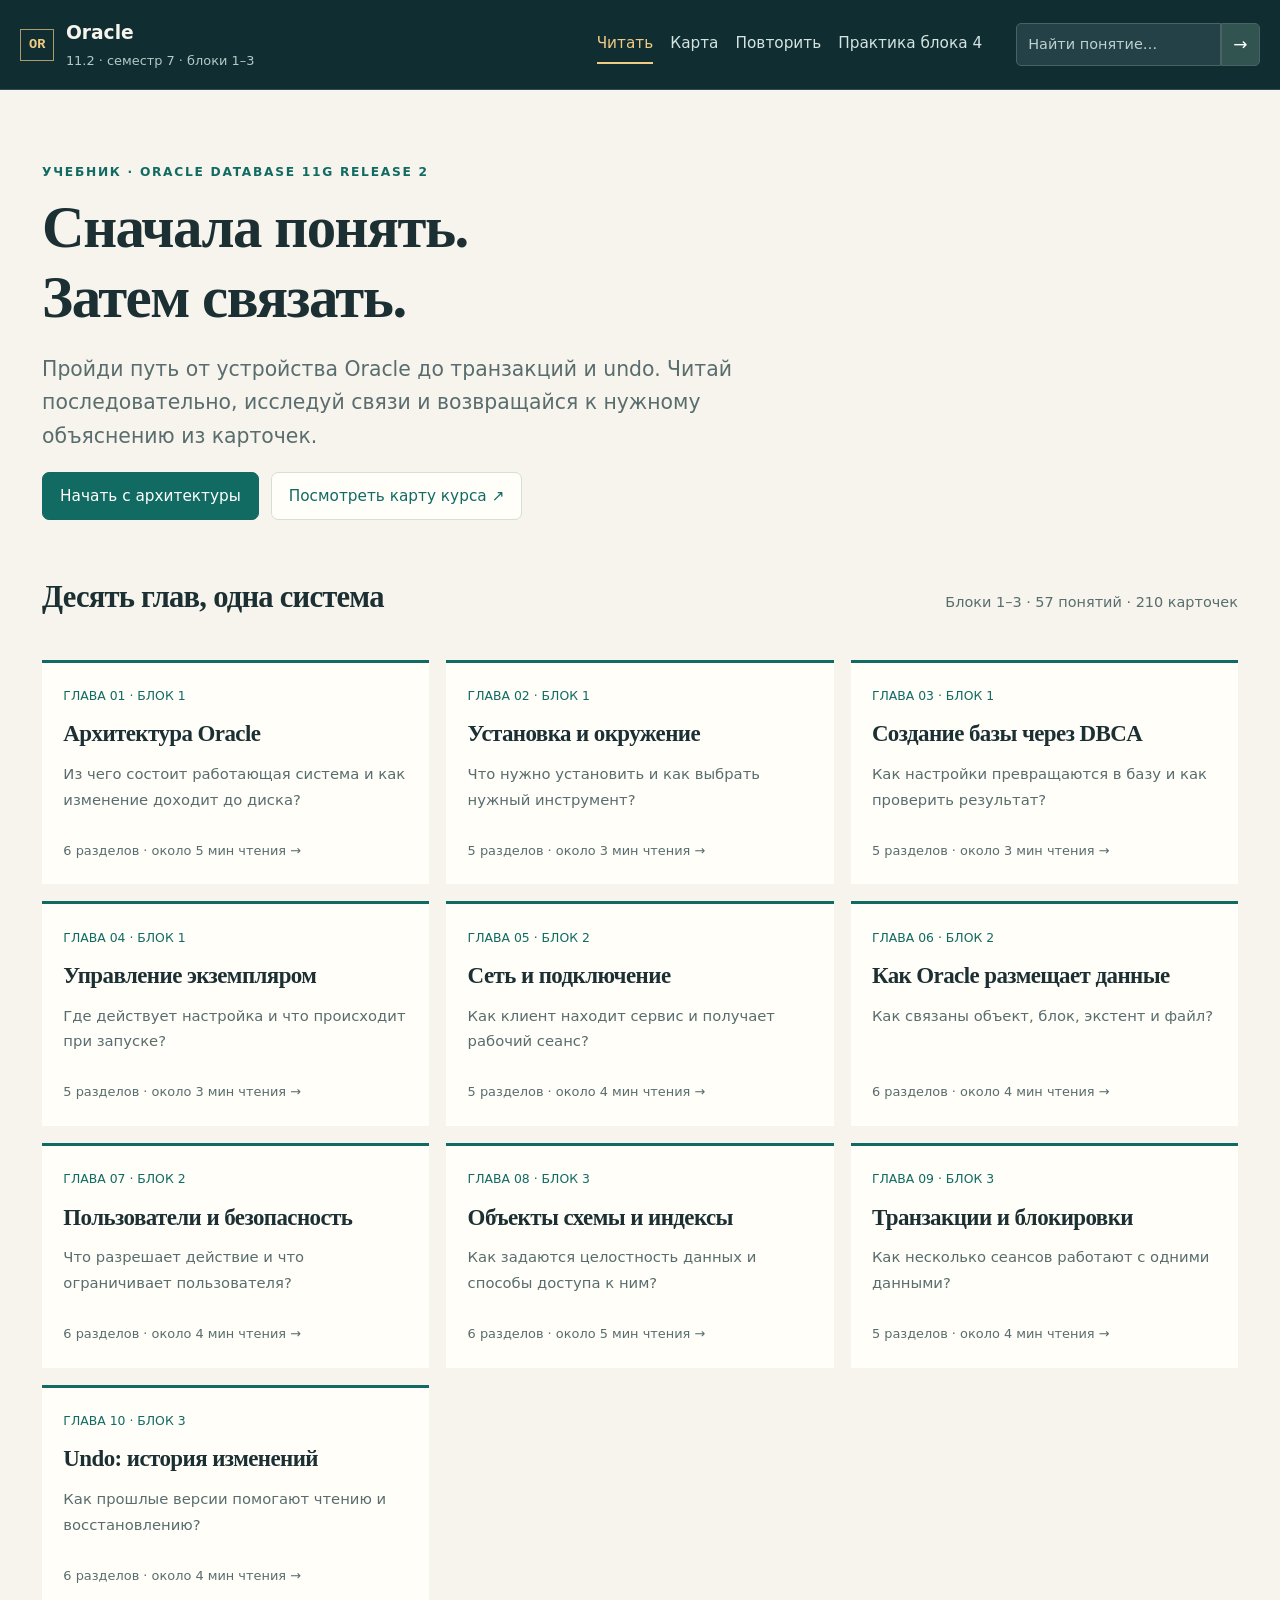
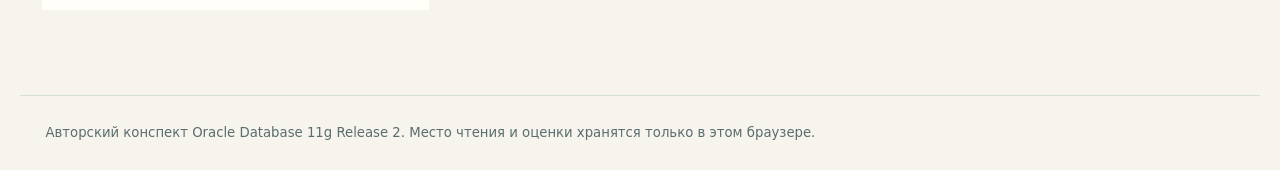
==== commit 0ca2e6e6: "Add 50 practical self-check questions for block 4" ====
--- a/index.html
+++ b/index.html
@@ -14,7 +14,7 @@
   <a class="skip" href="#main">К содержанию</a>
   <header class="header">
     <a class="brand" href="#/course"><span class="brand-symbol">OR</span><span>Oracle<small>11.2 · семестр 7 · блоки 1–3</small></span></a>
-    <nav aria-label="Режим обучения"><a href="#/course" data-nav="read">Читать</a><a href="#/map/course" data-nav="map">Карта</a><a href="cards.html">Повторить</a></nav>
+    <nav aria-label="Режим обучения"><a href="#/course" data-nav="read">Читать</a><a href="#/map/course" data-nav="map">Карта</a><a href="cards.html">Повторить</a><a href="practice-b04.html">Практика блока 4</a></nav>
     <form id="search-form" role="search"><label class="sr" for="search">Поиск по курсу</label><input id="search" type="search" placeholder="Найти понятие…" autocomplete="off"><button type="submit" aria-label="Искать">→</button></form>
   </header>
   <main id="main" tabindex="-1"><p class="loading" role="status">Открываем учебник…</p></main>
